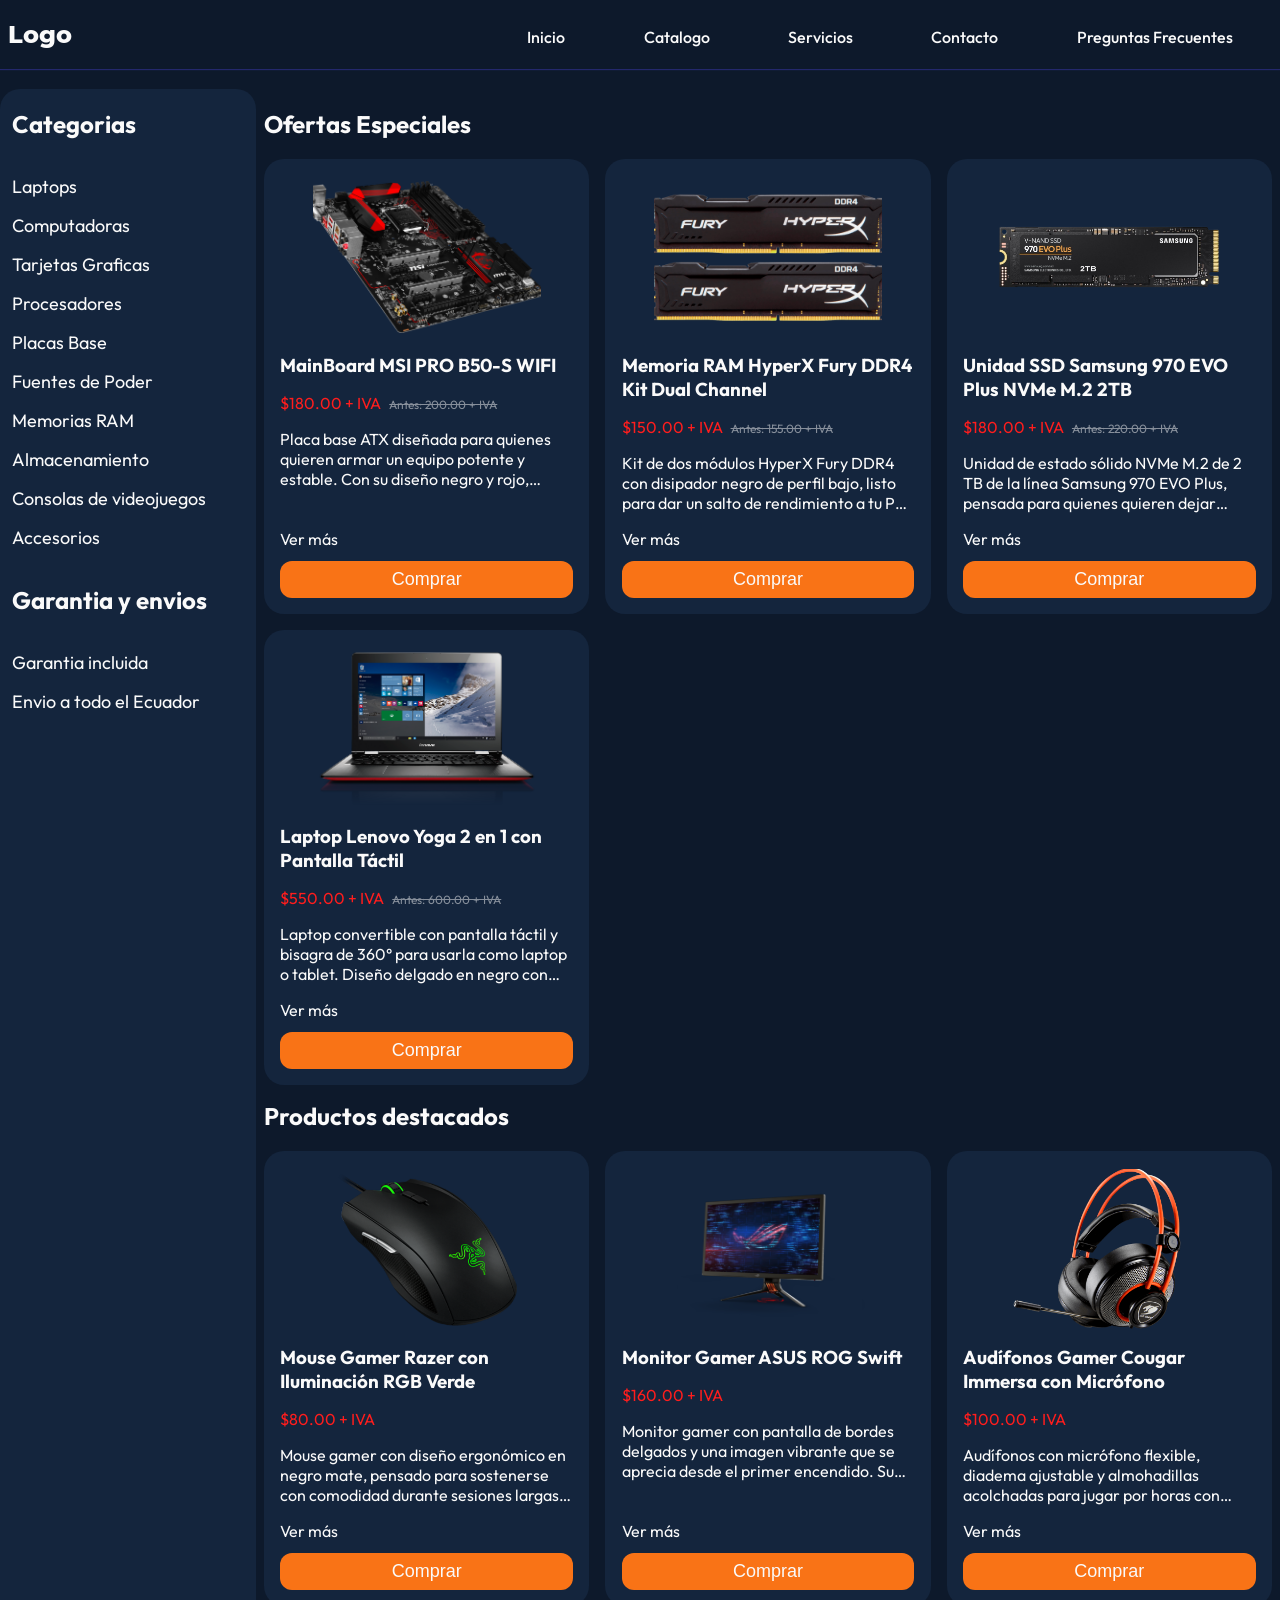
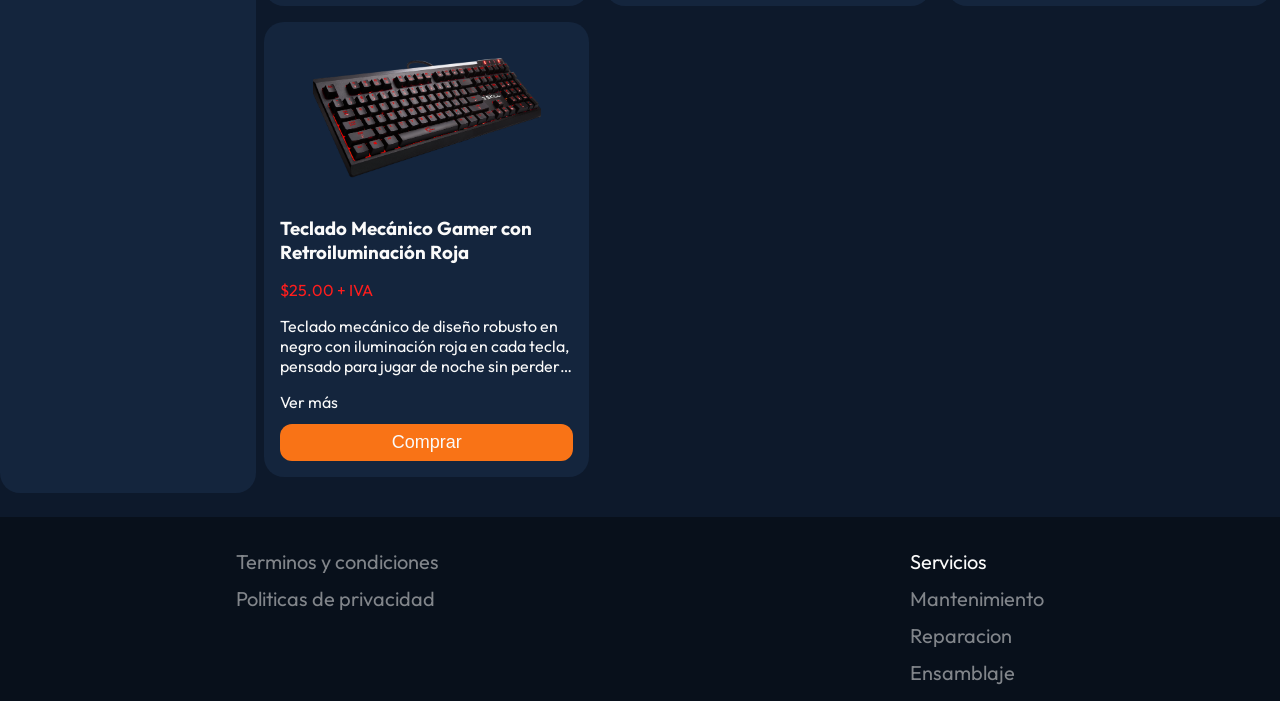
==== index.html @ 181cfb43 "Tarea Terminada" ====
<!DOCTYPE html>
<html lang="en">
<head>
    <meta charset="UTF-8">
    <meta name="viewport" content="width=device-width, initial-scale=1.0">
    <link rel="stylesheet" href="css/styles.css">
    <title>Pagina Principal</title>
</head>
<body>
    <input type="checkbox" name="check-menu" id="check-menu" style='display: none;'>
    <header>
        <div class="parte-superior">
        <h1 class="text-logo"><a href="index.html">Logo</a></h1>
          <label for="check-menu" class="menu">
                Menu 
           </label>
           <label for="check-menu" class="cerrar">
                Cerrar 
           </label>
        </div>
        <nav class="nav_links">
            <ul>
              <li><a href="index.html">Inicio</a></li>
              <li><a href="catalogo.html">Catalogo</a></li>
              <li><a href="#">Servicios</a></li>
              <li><a href="contacto.html">Contacto</a></li>
              <li><a href="#">Preguntas Frecuentes</a></li>
            </ul>
        </nav>
    </header>
    <aside>
        <div>
            <h2>Categorias</h2>
            <ul>
                <li>Laptops</li>
                <li>Computadoras</li>
                <li>Tarjetas Graficas</li>
                <li>Procesadores</li>
                <li>Placas Base</li>
                <li>Fuentes de Poder</li>
                <li>Memorias RAM</li>
                <li>Almacenamiento</li>
                <li>Consolas de videojuegos</li>
                <li>Accesorios</li>
            </ul>
            <h2>
                Garantia y envios
            </h2>
            <ul>
                <li>Garantia incluida</li>
                <li>Envio a todo el Ecuador</li>
            </ul>
        </div>
    </aside>
    <main>
        <section class="ofertas">
            <h2>Ofertas Especiales</h2>
               <div class="productos">
                    <div class="product-card">
                        <div class="product-img">
                        <img src="./images/Placa_base.png" alt="Placa Base"/>
                        </div>
                        <article class="detalles card">
                            <h3>MainBoard MSI PRO B50-S WIFI</h3>
                            <div class="precio">
                                <p>$180.00 + IVA</p>
                                <p>Antes: 200.00 + IVA</p>
                            </div>
                            <input type="checkbox" id="ver-mas-1">
                            <p class="descripcion"> Placa base ATX diseñada para quienes quieren armar un equipo potente y estable. Con su diseño negro y rojo, disipadores reforzados en la zona de alimentación y cuatro ranuras para memoria RAM DDR4, ofrece una base sólida para juegos, edición de video y multitarea</p>
                            <label for="ver-mas-1" class="ver-mas">Ver más</label>
                            <label for="ver-mas-1" class="ver-menos">Ver menos</label>
                        </article>
                        <button>Comprar</button>
                    </div>
                    <div class="product-card">
                        <div class="product-img">
                        <img src="./images/RAM.png" alt="Memoria RAM"/>
                        </div>
                        <article class="detalles card">
                            <h3>Memoria RAM HyperX Fury DDR4 Kit Dual Channel</h3>
                            <div class="precio">
                                <p>$150.00 + IVA</p>
                                <p>Antes: 155.00 + IVA</p>
                            </div>
                            <input type="checkbox" id="ver-mas-2">
                            <p class="descripcion">Kit de dos módulos HyperX Fury DDR4 con disipador negro de perfil bajo, listo para dar un salto de rendimiento a tu PC de escritorio. Al trabajar en doble canal, los dos módulos se complementan y mejoran la velocidad con la que el procesador accede a los datos, algo que se nota al abrir muchos programas, jugar o renderizar video.</p>
                            <label for="ver-mas-2" class="ver-mas">Ver más</label>
                            <label for="ver-mas-2" class="ver-menos">Ver menos</label>
                        </article>
                        <button>Comprar</button>
                    </div>
                    <div class="product-card">
                        <div class="product-img">
                        <img src="./images/ssd.png" alt="SSD Samsung 970 EVO Plus"/>
                        </div>
                        <article class="detalles card">
                            <h3>Unidad SSD Samsung 970 EVO Plus NVMe M.2 2TB</h3>
                            <div class="precio">
                                <p>$180.00 + IVA</p>
                                <p>Antes: 220.00 + IVA</p>
                            </div>
                            <input type="checkbox" id="ver-mas-3">
                            <p class="descripcion">Unidad de estado sólido NVMe M.2 de 2 TB de la línea Samsung 970 EVO Plus, pensada para quienes quieren dejar atrás los discos duros lentos. Al conectarse directamente a la ranura M.2 de la placa base, ofrece tiempos de arranque muy cortos, programas que abren casi al instante y cargas de juegos mucho más rápidas.</p>
                            <label for="ver-mas-3" class="ver-mas">Ver más</label>
                            <label for="ver-mas-3" class="ver-menos">Ver menos</label>
                        </article>
                        <button>Comprar</button>
                    </div>
                    <div class="product-card">
                        <div class="product-img">
                        <img src="./images/Laptop.png" alt="Laptop Lenovo Yoga 2 en 1 con Pantalla Táctil"/>
                        </div>
                        <article class="detalles card">
                            <h3>Laptop Lenovo Yoga 2 en 1 con Pantalla Táctil</h3>
                            <div class="precio">
                                <p>$550.00 + IVA</p>
                                <p>Antes: 600.00 + IVA</p>
                            </div>
                            <input type="checkbox" id="ver-mas-4">
                            <p class="descripcion">Laptop convertible con pantalla táctil y bisagra de 360° para usarla como laptop o tablet. Diseño delgado en negro con detalles en rojo, ideal para estudiar, trabajar y navegar con comodidad.</p>
                            <label for="ver-mas-4" class="ver-mas">Ver más</label>
                            <label for="ver-mas-4" class="ver-menos">Ver menos</label>
                        </article>
                        <button>Comprar</button>
                    </div>
                </div>
        </section>
        <section class="destacados">
            <h2>Productos destacados</h2>
            <div class="productos">
                <div class="product-card">
                        <div class="product-img">
                        <img src="./images/mouse.png" alt="Mouse Gamer Razer con Iluminación RGB Verde"/>
                        </div>
                        <article class="detalles card">
                            <h3>Mouse Gamer Razer con Iluminación RGB Verde</h3>
                            <div class="precio">
                                <p>$80.00 + IVA</p>
                            </div>
                            <input type="checkbox" id="ver-mas-5">
                            <p class="descripcion">Mouse gamer con diseño ergonómico en negro mate, pensado para sostenerse con comodidad durante sesiones largas de juego o trabajo. Su cuerpo contorneado ofrece un buen agarre, y los botones laterales de acceso rápido te permiten ejecutar acciones sin quitar la mano del mouse.</p>
                            <label for="ver-mas-5" class="ver-mas">Ver más</label>
                            <label for="ver-mas-5" class="ver-menos">Ver menos</label>
                        </article>
                        <button>Comprar</button>
                    </div>
                    <div class="product-card">
                        <div class="product-img">
                        <img src="./images/monitor.png" alt="Monitor Gamer ASUS ROG Swift"/>
                        </div>
                        <article class="detalles card">
                            <h3>Monitor Gamer ASUS ROG Swift</h3>
                            <div class="precio">
                                <p>$160.00 + IVA</p>
                            </div>
                            <input type="checkbox" id="ver-mas-6">
                            <p class="descripcion">Monitor gamer con pantalla de bordes delgados y una imagen vibrante que se aprecia desde el primer encendido. Su base de patas angulares, con detalles en rojo y acabado metálico, le da una presencia agresiva que encaja en cualquier escritorio gamer.</p>
                            <label for="ver-mas-6" class="ver-mas">Ver más</label>
                            <label for="ver-mas-6" class="ver-menos">Ver menos</label>
                        </article>
                        <button>Comprar</button>
                    </div>
                    <div class="product-card">
                        <div class="product-img">
                        <img src="./images/headset.png" alt="Headset Gamer Cougar Immersa con Micrófono"/>
                        </div>
                        <article class="detalles card">
                            <h3>Audífonos Gamer Cougar Immersa con Micrófono</h3>
                            <div class="precio">
                                <p>$100.00 + IVA</p>
                            </div>
                            <input type="checkbox" id="ver-mas-7">
                            <p class="descripcion">Audífonos con micrófono flexible, diadema ajustable y almohadillas acolchadas para jugar por horas con comodidad. Diseño negro y naranja.</p>
                            <label for="ver-mas-7" class="ver-mas">Ver más</label>
                            <label for="ver-mas-7" class="ver-menos">Ver menos</label>
                        </article>
                        <button>Comprar</button>
                    </div>
                    <div class="product-card">
                        <div class="product-img">
                        <img src="./images/teclado.png" alt="Teclado Mecánico Gamer con Retroiluminación Roja"/>
                        </div>
                        <article class="detalles card">
                            <h3>Teclado Mecánico Gamer con Retroiluminación Roja</h3>
                            <div class="precio">
                                <p>$25.00 + IVA</p>
                            </div>
                            <input type="checkbox" id="ver-mas-8">
                            <p class="descripcion">Teclado mecánico de diseño robusto en negro con iluminación roja en cada tecla, pensado para jugar de noche sin perder de vista ninguna letra.</p>
                            <label for="ver-mas-8" class="ver-mas">Ver más</label>
                            <label for="ver-mas-8" class="ver-menos">Ver menos</label>
                        </article>
                        <button>Comprar</button>
                    </div>
            </div>
        </section>
    </main>
    <footer>
        <ul>
            <li>Terminos y condiciones</li>
            <li>Politicas de privacidad</li>
        </ul>
        <ul>
            <li>Servicios</li>
            <li>Mantenimiento</li>
            <li>Reparacion</li>
            <li>Ensamblaje</li>
        </ul>
    </footer>
</body>
</html>
---- css/styles.css ----
@import url('https://fonts.googleapis.com/css2?family=Montserrat+Alternates:wght@300;400;700&family=Outfit:wght@100..900&display=swap');
:root {
  --bg:  hsl(217, 54%, 11%);
  --bg-card: hsl(216, 50%, 16%);
  --color-border-nav-header: rgba(79, 70, 229, 0.35); 
  --surface: #FFFFFF;
  --color-button: #F97316;
  --color-hover:#E8650F;
  --color-active: #CC5500;
  --font-body: 'Outfit', sans-serif;
  --font-title: "Montserrat Alternates", sans-serif;
  --padding-left-right:0.5rem;
}
*{
    padding: 0;
    margin: 0;
    box-sizing: border-box;
    color: #FAFAFA;
}
html{
    font-size: 100%;
}
body{
    background-color: var(--bg);
    font-family: var(--font-body);
}
nav{
    display: none;
}
ul{
 list-style: none;
}
 nav ul{
    display: grid;
    flex-direction: column;
    grid-template-columns: 100%;
    grid-auto-rows: 3rem;
    padding: 0 var(--padding-left-right);
    border-bottom: 1px solid  var(--color-border-nav-header);
 }
 nav ul li{
   display: flex;
   align-items: center;
   font-weight: 500;
 }
 a{
    text-decoration: none;
    color: inherit;
    color: #FAFAFA;
 }
 header{
    background-color: inherit;
    
 }
 header h1{
    font-family: var(--font-title);
    font-size: 1.5rem;
    color: #FFF;
    font-weight: 800;
 }
 header label{
   color:#FAFAFA;
   font-weight: 500;
 }
 aside{
  display: none;
 }
 .parte-superior{
  display: flex;
  justify-content: space-between;
  align-items: baseline;
  padding: 1.25rem var(--padding-left-right);
  box-shadow:  0 1px 1px var(--color-border-nav-header);
 }
 #check-menu ~ header .cerrar{
    display: none;
 }
 #check-menu:checked ~ header .cerrar{
    display: block;
 }
  #check-menu:checked ~  header .menu{
    display: none;
 }
 #check-menu:checked ~ header nav{
    display: block;
    position: absolute;
    background-color: inherit;
    width: 100%;
    box-shadow: 0 -1px 1px var(--color-border-nav-header);;
    z-index: 3;
 }
 section{
   margin: 1rem 0;
   width: 100%;
   display: flex;
   flex-direction: column;
 }
 section h2{
   margin-bottom: 1.25rem;
 }
 section .productos{
   width: 100%;
   display: grid;
   grid-template-columns: repeat(auto-fill, minmax(16rem,1fr));
   justify-content: center;
   gap: 1rem;

 }
 .product-card{
   width: 100%;
   max-width: 25rem;
   height: auto;
   border-radius: 1.25rem;
   overflow: hidden;
   justify-self: center;
   background-color: var(--bg-card);
   display: flex;
   flex-direction: column;
   align-items: center;
   cursor:pointer;
 }
  .product-card article{
    width: 90%;
   flex: 1;
   display: flex;
   flex-direction: column;
   gap: 1rem;
   margin-top: 1rem;
 }
 article h3, article p{
   color: var(--text);
 }
 .precio{
  display: flex;
  gap: 0.5rem;
  align-items: baseline;
 }
 .precio p:first-of-type{
  color: rgb(255, 29, 29);
 }
 .precio p:nth-child(2){
  font-size: 0.75rem; 
  text-decoration: line-through;
  opacity: 0.5;
 }
 .product-card button{
   width: 90%;
   margin-top: auto;
   margin-bottom: 1rem;
   font-size: 1.125rem;
   padding: 0.5rem 0.25rem;
   background-color: #F97316;
   border: none;
   border-radius: 0.75rem;
   cursor: pointer; 
 }
 .product-card button:hover{
  background-color: var(--color-hover);
 } 
 .product-card button:active{
  background-color: var(--color-active);
 } 
 .product-card{
  display: flex;
  justify-content: center;
  align-items: center;
 }
 .product-card .product-img{
   margin-top: 1.125rem;
   width: 70%;
   height: 10rem;
   overflow: hidden;
   display: flex;
   justify-content: center;
   align-items: center;
 }
 .product-img img{
   width: 15rem;
 }
 .ver-mas, .ver-menos{
  margin-top: auto;
  margin-bottom: 0.75rem;
 }
 .descripcion{
  display: -webkit-box;
  -webkit-line-clamp: 3;
  -webkit-box-orient: vertical;
  overflow: hidden;
 }
 #ver-mas-1, .ver-menos{
  display: none;
 }
 #ver-mas-1:checked ~ .descripcion{
  -webkit-line-clamp: unset;
 }
 #ver-mas-1:checked ~ .ver-mas{
  display: none;
 }
 #ver-mas-1:checked ~ .ver-menos{
  display: block;
 }
 #ver-mas-2, .ver-menos{
  display: none;
 }
 #ver-mas-2:checked ~ .descripcion{
  -webkit-line-clamp: unset;
 }
 #ver-mas-2:checked ~ .ver-mas{
  display: none;
 }
 #ver-mas-2:checked ~ .ver-menos{
  display: block;
 }
  #ver-mas-3, .ver-menos{
  display: none;
 }
 #ver-mas-3:checked ~ .descripcion{
  -webkit-line-clamp: unset;
 }
 #ver-mas-3:checked ~ .ver-mas{
  display: none;
 }
 #ver-mas-3:checked ~ .ver-menos{
  display: block;
 }
   #ver-mas-4, .ver-menos{
  display: none;
 }
 #ver-mas-4:checked ~ .descripcion{
  -webkit-line-clamp: unset;
 }
 #ver-mas-4:checked ~ .ver-mas{
  display: none;
 }
 #ver-mas-4:checked ~ .ver-menos{
  display: block;
 }
   #ver-mas-5, .ver-menos{
  display: none;
 }
 #ver-mas-5:checked ~ .descripcion{
  -webkit-line-clamp: unset;
 }
 #ver-mas-5:checked ~ .ver-mas{
  display: none;
 }
 #ver-mas-5:checked ~ .ver-menos{
  display: block;
 }
   #ver-mas-6, .ver-menos{
  display: none;
 }
 #ver-mas-6:checked ~ .descripcion{
  -webkit-line-clamp: unset;
 }
 #ver-mas-6:checked ~ .ver-mas{
  display: none;
 }
 #ver-mas-6:checked ~ .ver-menos{
  display: block;
 }
    #ver-mas-7, .ver-menos{
  display: none;
 }
 #ver-mas-7:checked ~ .descripcion{
  -webkit-line-clamp: unset;
 }
 #ver-mas-7:checked ~ .ver-mas{
  display: none;
 }
 #ver-mas-7:checked ~ .ver-menos{
  display: block;
 }
    #ver-mas-8, .ver-menos{
  display: none;
 }
 #ver-mas-8:checked ~ .descripcion{
  -webkit-line-clamp: unset;
 }
 #ver-mas-8:checked ~ .ver-mas{
  display: none;
 }
 #ver-mas-8:checked ~ .ver-menos{
  display: block;
 }
 main,footer{
   padding: 0 var(--padding-left-right);
   margin-top: 1.5rem;
 }
 footer{
  background-color: hsl(217, 54%, 7%);
  padding-top: 2rem;
  font-size: 1.25rem;
  padding-bottom: 1rem;
 }
 footer, footer ul{
  display: flex;
  flex-direction: column;
  gap: 1rem;
 }
 footer ul{
  gap: 0.75rem;
 }
 footer ul li{
  cursor: pointer;
 }
 footer ul li:hover{
  color: #FAFAFA;
  opacity: 1;
 }
 footer ul:first-of-type, footer ul:last-of-type li:not(:first-of-type){
  opacity: 0.5;
  font-size: 1rem;
 }
 aside ul li{
  cursor: pointer;
 }
 header nav ul li a:hover, aside ul li:hover{
  color:#F97316;
 }
 header nav ul li a:active, aside ul li:active{
  color:#EA580C;
 }
 @media(min-width: 768px){
  section .productos{
    justify-content: center;
  }
  .product-card{
    max-width: 25rem;
  }
 }
 @media(min-width: 1025px){
  .parte-superior .menu, .parte-superior .cerrar{
    display: none;
  }
   #check-menu ~ header nav{
    display: block;
  }
  .parte-superior{
    box-shadow: none;
  }
  header{
    display: flex;
    justify-content: space-between;
    align-items: baseline;
    box-shadow:  0 1px 1px var(--color-border-nav-header);
    width: 100vw;
  }
  nav{
    width: 50rem;
  }
  nav ul{
    width: 100%;
    display: flex;
    flex-direction: row;
    justify-content: space-around;
    border-bottom: none;
  }
  body{
    display: flex;
    flex-direction: row;
    flex-wrap: wrap;
  }
  aside{
    padding-left: 0.75rem;
    padding-bottom: 0.75rem;
    margin-top: 1.25rem;
    display: flex;
    flex-direction: column;
    width: 20vw;
    gap: 1rem;
    background-color: var(--bg-card);
    border-radius: 1.25rem;
  }
  aside h2{
    padding: 1.25rem 0;
  }
  aside ul{
    margin: 1rem 0;
  }
  aside ul li{
    margin: 1rem 0;
    font-size: 1.125rem;
  }
  aside div{
    position: sticky;
    top: 0;
  }
  main{
    width: 70vw;
    flex-grow: 1;  
  }
  footer{
    flex-grow: 1;
    flex-direction: row;
    justify-content: space-around;
  }
  footer ul{
    font-size: 1.25rem;
  }
  footer ul:first-of-type, footer ul:last-of-type li:not(:first-of-type){
    font-size: 1.25rem;
  }
 }
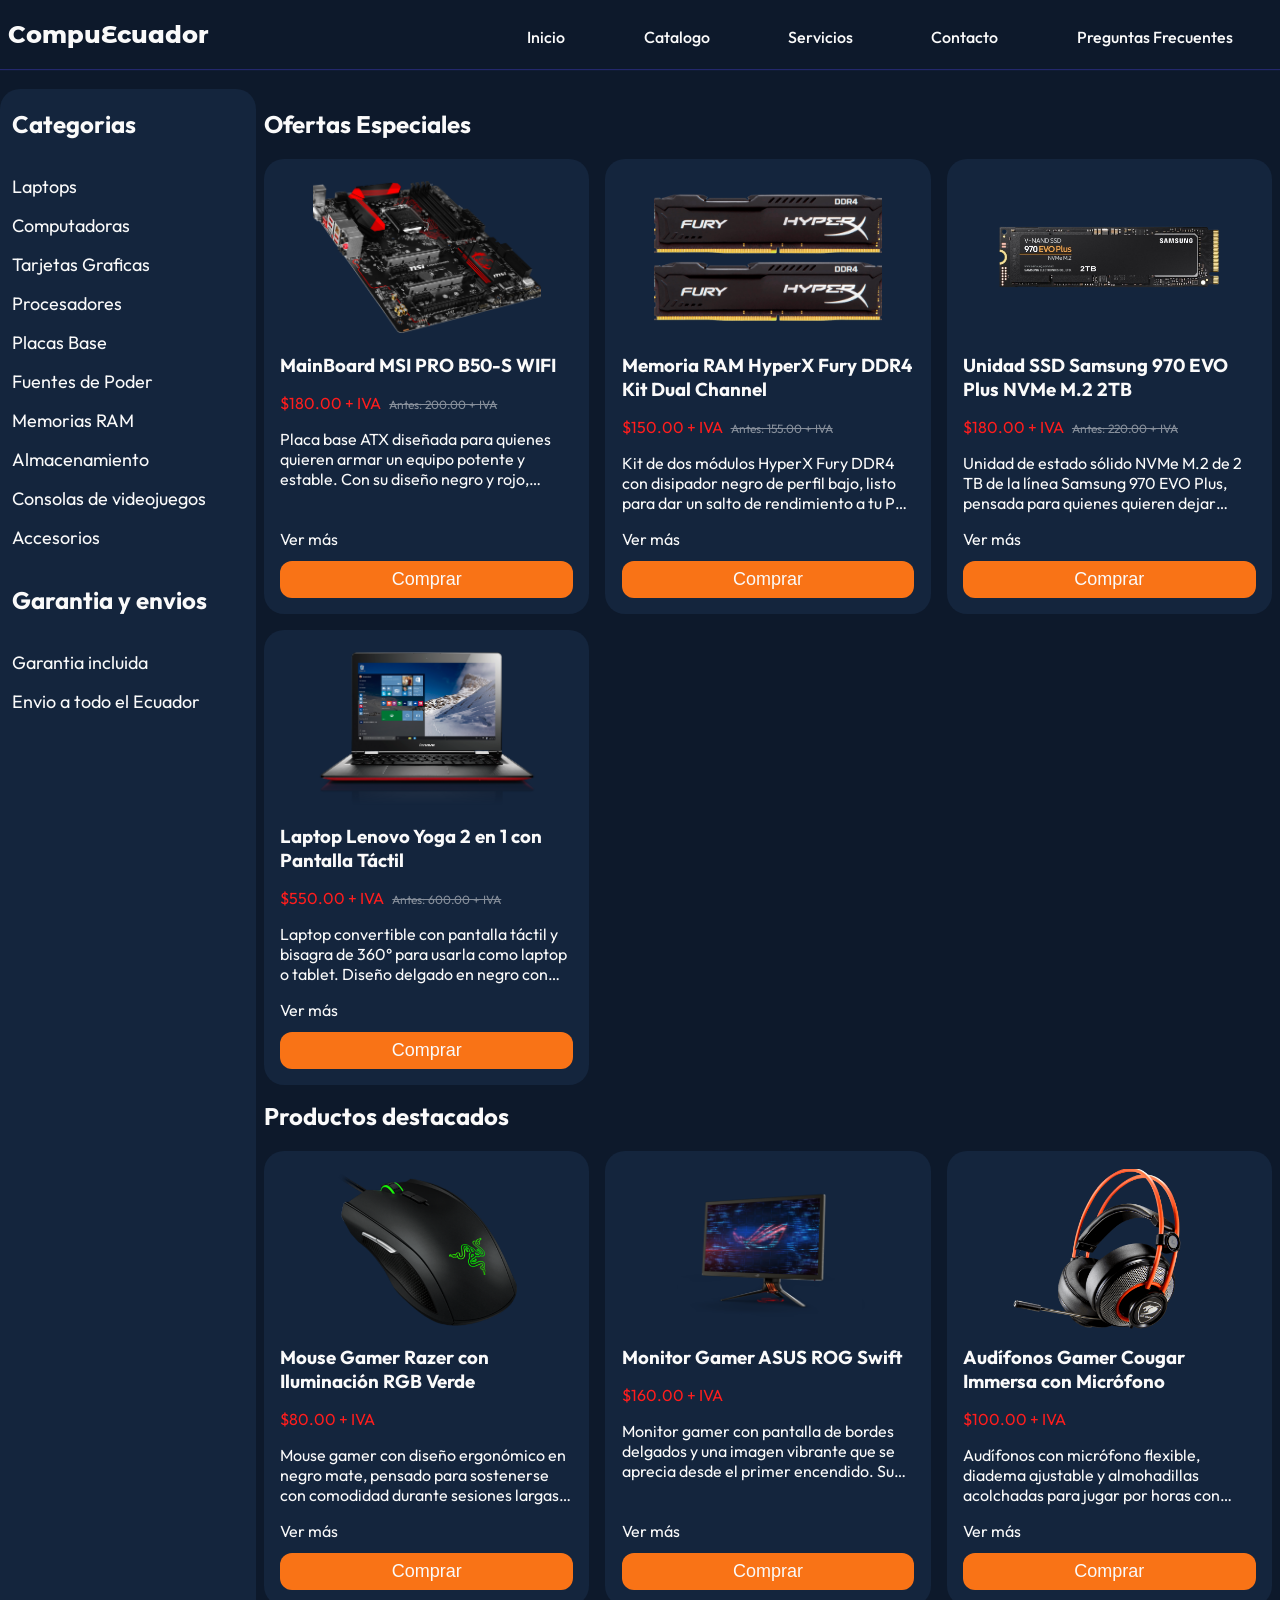
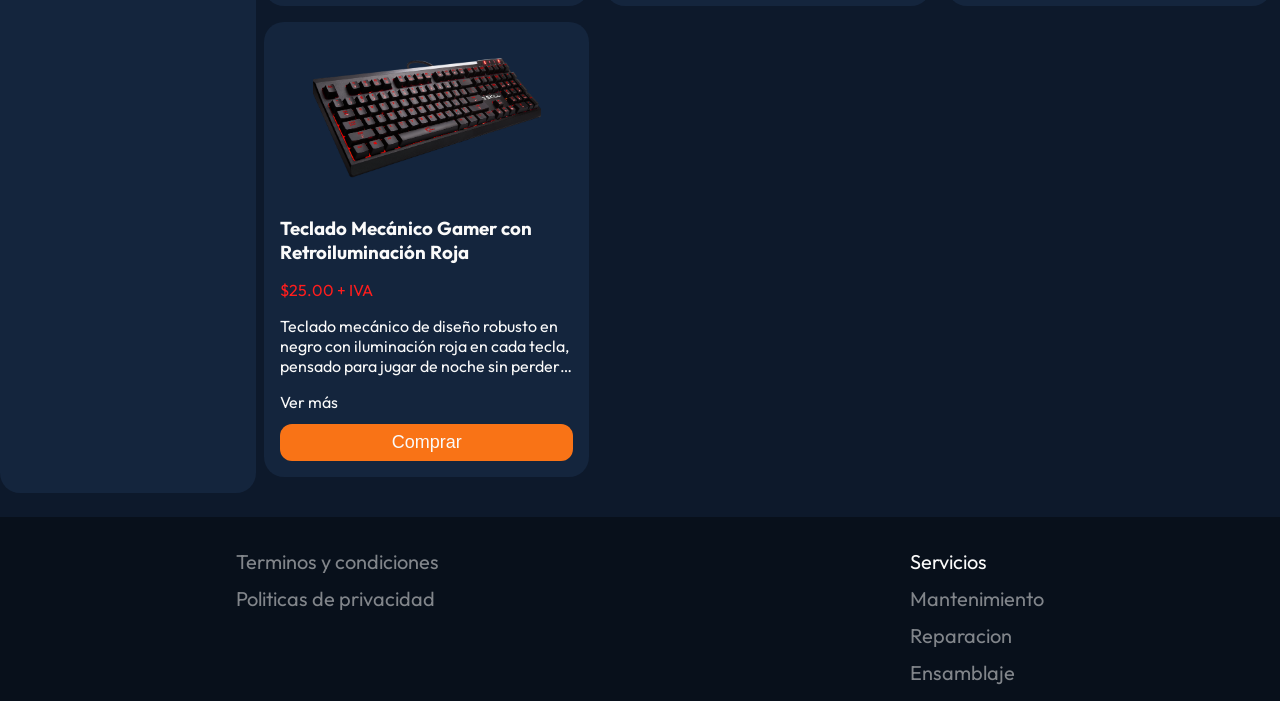
==== commit 17c1c973: "Tarea Terminada" ====
--- a/index.html
+++ b/index.html
@@ -10,7 +10,7 @@
     <input type="checkbox" name="check-menu" id="check-menu" style='display: none;'>
     <header>
         <div class="parte-superior">
-        <h1 class="text-logo"><a href="index.html">Logo</a></h1>
+        <h1 class="text-logo"><a href="index.html">CompuEcuador</a></h1>
           <label for="check-menu" class="menu">
                 Menu 
            </label>
